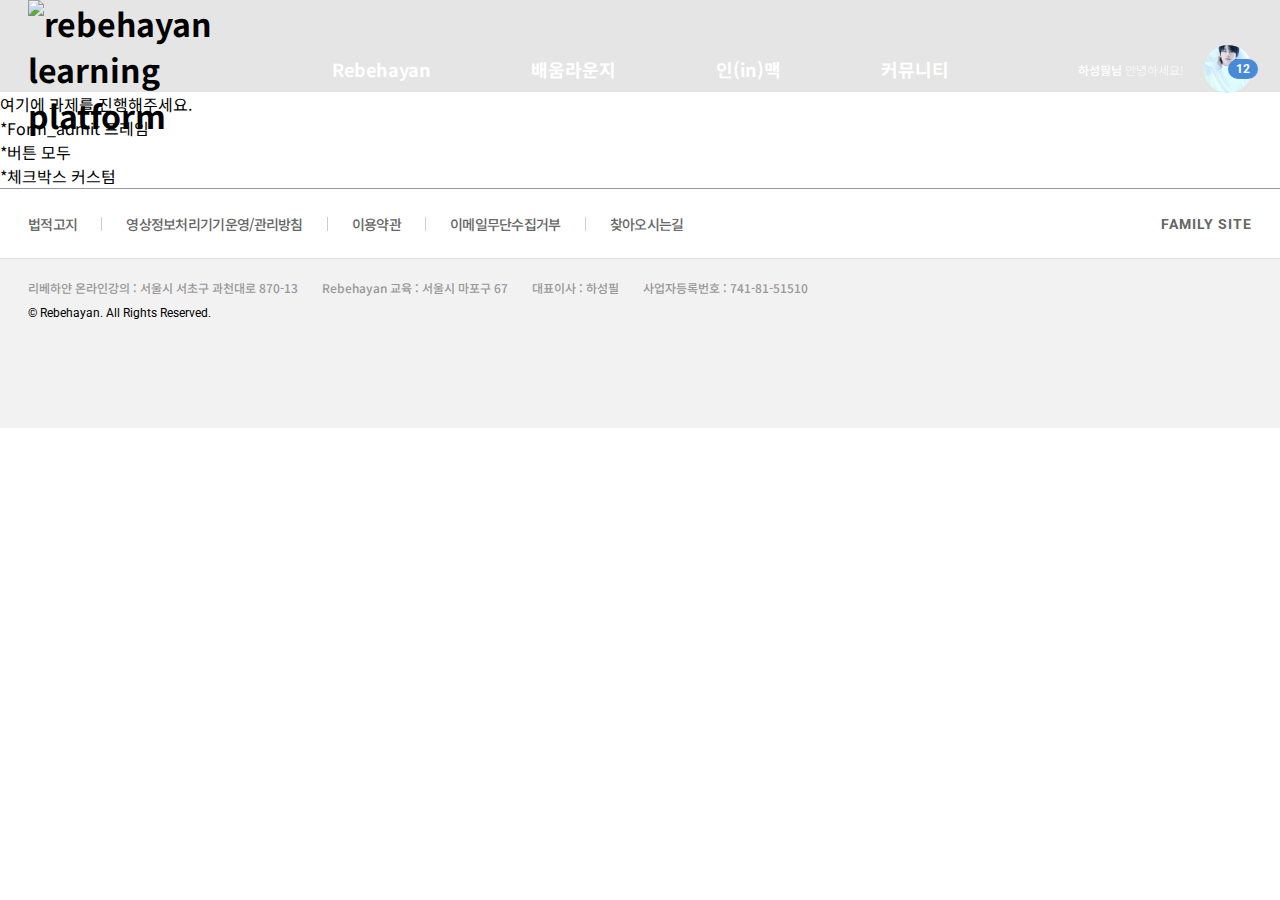
==== index.html @ 90717978 "02 file" ====
<!DOCTYPE html>
<html lang="ko">
  <head>
    <meta charset="UTF-8" />
    <meta name="viewport" content="width=device-width, initial-scale=1.0" />
    <title>Document</title>
    <link rel="preconnect" href="https://fonts.googleapis.com" />
    <link rel="preconnect" href="https://fonts.gstatic.com" crossorigin />
    <link
      href="https://fonts.googleapis.com/css2?family=Roboto:ital,wght@0,100;0,300;0,400;0,500;0,700;0,900;1,100;1,300;1,400;1,500;1,700;1,900&display=swap"
      rel="stylesheet"
    />
    <link rel="stylesheet" href="./css/reset.css" />
    <link rel="stylesheet" href="./css/style.css" />
  </head>
  <body>
    <header class="header">
      <div class="header-center">
        <a href="">
          <h1 class="logo">
            <img src="./images/img_logo.svg" alt="rebehayan learning platform" />
          </h1>
        </a>
        <nav>
          <ul class="gnb">
            <!-- global navigation var -->
            <li>
              <a href="">Rebehayan</a>
              <ul class="depth2">
                <li><a href="">멘토</a></li>
                <li><a href="">멘티</a></li>
              </ul>
            </li>
            <li>
              <a href="">배움라운지</a>
              <ul class="depth2">
                <li><a href="">콘텐츠 라운지</a></li>
                <li><a href="">DIY 라운지</a></li>
              </ul>
            </li>
            <li>
              <a href="">인(in)맥</a>
              <ul class="depth2">
                <li><a href="">Mentoring</a></li>
                <li><a href="">Connecting</a></li>
              </ul>
            </li>
            <li>
              <a href="">커뮤니티</a>
              <ul class="depth2">
                <li><a href="">공지 Talk</a></li>
                <li><a href="">자유 Talk</a></li>
                <li><a href="">CEO Talk</a></li>
              </ul>
            </li>
          </ul>
        </nav>
        <div class="profile">
          <div><b>하성필님</b> 안녕하세요!</div>
          <div class="avatar">
            <img src="./images/bws.webp" alt="" />
            <span class="avatar__badge">12</span>
          </div>
        </div>
      </div>
      <div class="bg-nav"></div>
    </header>
    <main>
      여기에 과제를 진행해주세요.<br />
      *Form_admit 프레임<br />
      *버튼 모두<br />
      *체크박스 커스텀<br />
    </main>
    <footer>
      <div class="footer-top">
        <div class="footer-center">
          <nav>
            <ul class="footer-nav">
              <li><a href="">법적고지</a></li>
              <li><a href="">영상정보처리기기운영/관리방침</a></li>
              <li><a href="">이용약관</a></li>
              <li><a href="">이메일무단수집거부 </a></li>
              <li><a href="">찾아오시는길</a></li>
            </ul>
          </nav>
          <button class="btn-familysite">FAMILY SITE</button>
        </div>
      </div>
      <div class="footer-bottom">
        <div class="footer-center">
          <div class="company-info">
            <div>리베하얀 온라인강의 : 서울시 서초구 과천대로 870-13</div>
            <div>Rebehayan 교육 : 서울시 마포구 67</div>
            <div>대표이사 : 하성필</div>
            <div>사업자등록번호 : 741-81-51510</div>
          </div>
          <div class="copyright">&copy; Rebehayan. All Rights Reserved.</div>
        </div>
      </div>
    </footer>
  </body>
</html>
---- css/style.css ----
:root {
  --white: #fff;
  --black: #000;
  --blue: #488ad8;
  --gray33: #333333;
  --gray66: #666666;
  --gray99: #999999;
  --graycc: #cccccc;
  --graye1: #e1e1e1;
  --green: #75cb67;
  --orange: #f08a40;
  --puple: #b174ee;
  --red: #fc817c;
  --grayf2: #f2f2f2;

  --roboto: "Roboto", sans-serif;
}

body {
}

.header {
  background-color: rgba(0, 0, 0, 0.1);
}

.header-center {
  display: grid;
  grid-template-columns: 200px 1fr 200px;
  align-items: center;
  width: 1224px;
  margin: 0 auto;
  height: 92px;
  nav {
    justify-self: center;
  }
  &:has(.gnb:hover) {
    + .bg-nav {
      height: 190px;
    }
  }
}

.gnb {
  position: relative;
  z-index: 1001;
  display: flex;
  gap: 100px;
  &:hover {
    .depth2 {
      display: block;
      padding-top: 20px;
      opacity: 1;
      height: auto;
      overflow: visible;
    }
  }
  > li {
    position: relative;

    > a {
      display: block;
      padding: 32px 0;
      position: relative;
      color: var(--white);
      font-size: 18px;
      font-weight: 700;
      transition: 0.5s;
      &::before {
        content: "";
        position: absolute;
        left: 0;
        bottom: 0px;
        width: 0;
        height: 7px;
        background-color: var(--blue);
        transition: 0.5s;
      }
    }
    &:hover {
      > a {
        color: var(--blue);
        &::before {
          width: 100%;
        }
      }
    }
  }
  .depth2 {
    position: absolute;
    left: 0;
    width: 100%;
    top: 81px;
    opacity: 0;
    transition: 0.3s;
    height: 0;
    overflow: hidden;
    a {
      color: var(--gray66);
      font-size: 16px;
      font-weight: 500;
      line-height: 200%;
      letter-spacing: -0.8px;
      white-space: nowrap;
      &:hover {
        color: var(--blue);
        text-decoration: underline;
      }
    }
  }
}

.profile {
  display: flex;
  align-items: center;
  justify-self: end;
  gap: 20px;
  color: var(--white);
  font-size: 12px;
  font-weight: 300;
  b {
    font-weight: 500;
  }
}

.avatar {
  display: inline-block;
  position: relative;
  img {
    width: 48px;
    height: 48px;
    border-radius: 100%;
    object-fit: cover;
  }

  .avatar__badge {
    position: absolute;
    right: -6px;
    top: 50%;
    transform: translateY(-50%);
    color: var(--white);
    font-family: var(--roboto);
    font-size: 12px;
    font-weight: 700;
    line-height: 1;
    display: inline-flex;
    height: 20px;
    padding: 0 8px;
    border-radius: 20px;
    background: var(--blue, #488ad8);
    align-items: center;
  }
}

.bg-nav {
  position: fixed;
  left: 0;
  top: 91px;
  z-index: 1000;
  width: 100%;
  height: 0;
  background-color: var(--white);
  transition: 0.3s;
}

/* Footer */
.footer-top {
  background-color: var(--white);
  border-top: 1px solid var(--gray99);
  border-bottom: 1px solid var(--graye1);
}
.footer-bottom {
  background-color: var(--grayf2);
}
.footer-center {
  display: flex;
  justify-content: space-between;
  width: 1224px;
  margin: 0 auto;
  align-items: center;
  height: 69px;
  .footer-bottom & {
    flex-direction: column;
    padding-top: 20px;
    gap: 10px;
    height: 149px;
    justify-content: start;
    align-items: start;
  }
}

.footer-nav {
  display: flex;
  a {
    color: var(--gray66);
    font-size: 14px;
    font-weight: 500;
    letter-spacing: -0.7px;
  }

  li {
    display: flex;
    align-items: center;
    white-space: nowrap;
    + li {
      &::before {
        content: "";
        height: 14px;
        margin: 0 24px;
        border-right: 1px solid var(--graycc);
      }
    }
  }
}

.btn-familysite {
  display: flex;
  align-items: center;
  gap: 12px;
  color: var(--gray66);
  font-family: var(--roboto);
  font-size: 14px;
  font-weight: 700;
  letter-spacing: 0.98px;
  background: none;
  &::before {
    content: url(../images/ico_family.svg);
  }
}

.company-info {
  display: flex;
  gap: 24px;
  white-space: nowrap;
  color: var(--gray99);
  font-size: 12px;
  font-weight: 500;
}

.copyright {
  color: var(--black);
  font-family: var(--roboto);
  font-size: 12px;
}
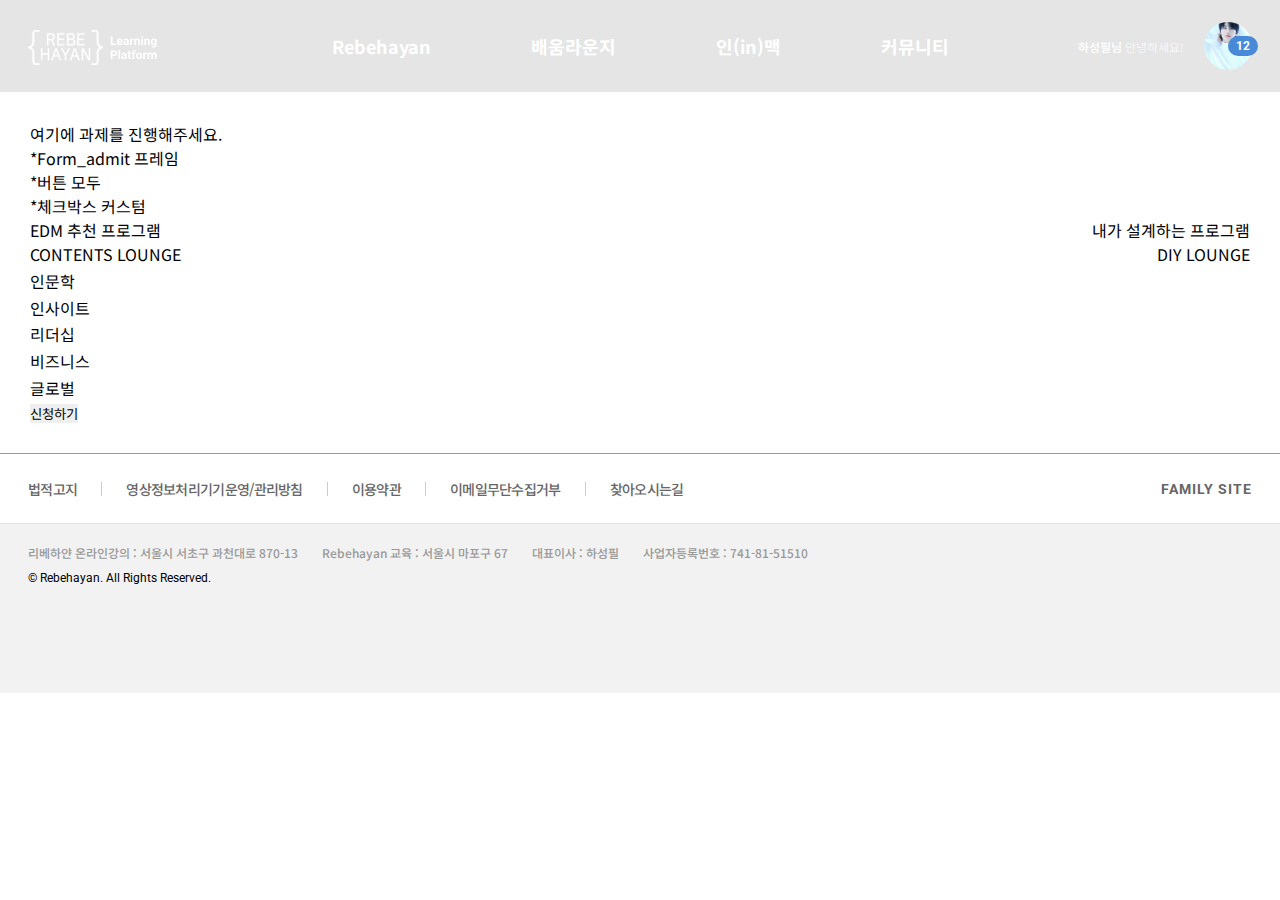
==== commit 45a84f7b: "과제" ====
--- a/index.html
+++ b/index.html
@@ -18,7 +18,7 @@
       <div class="header-center">
         <a href="">
           <h1 class="logo">
-            <img src="./images/img_logo.svg" alt="rebehayan learning platform" />
+            <img src="./images/img_logo.svg.svg" alt="rebehayan learning platform" />
           </h1>
         </a>
         <nav>
@@ -70,6 +70,24 @@
       *Form_admit 프레임<br />
       *버튼 모두<br />
       *체크박스 커스텀<br />
+      <div class="main_1_1">
+        <div>EDM 추천 프로그램</div>
+        <div>내가 설계하는 프로그램</div>
+      </div>
+      <div class="main1_2">
+        <div>CONTENTS LOUNGE</div>
+        <div>DIY LOUNGE</div>
+      </div>
+      <nav>
+        <ul class="main_2_1">
+          <li><a href="">인문학</a></li>
+          <li><a href="">인사이트</a></li>
+          <li><a href="">리더십</a></li>
+          <li><a href="">비즈니스</a></li>
+          <li><a href="">글로벌</a></li>
+        </ul>
+      </nav>
+      <button>신청하기</button>
     </main>
     <footer>
       <div class="footer-top">
--- a/css/style.css
+++ b/css/style.css
@@ -241,3 +241,20 @@
   font-family: var(--roboto);
   font-size: 12px;
 }
+
+main {
+  padding: 30px;
+}
+
+.main_1_1 {
+  display: flex;
+  justify-content: space-between;
+}
+
+.main1_2 {
+  display: flex;
+  justify-content: space-between;
+}
+
+.main_2_1 {
+}
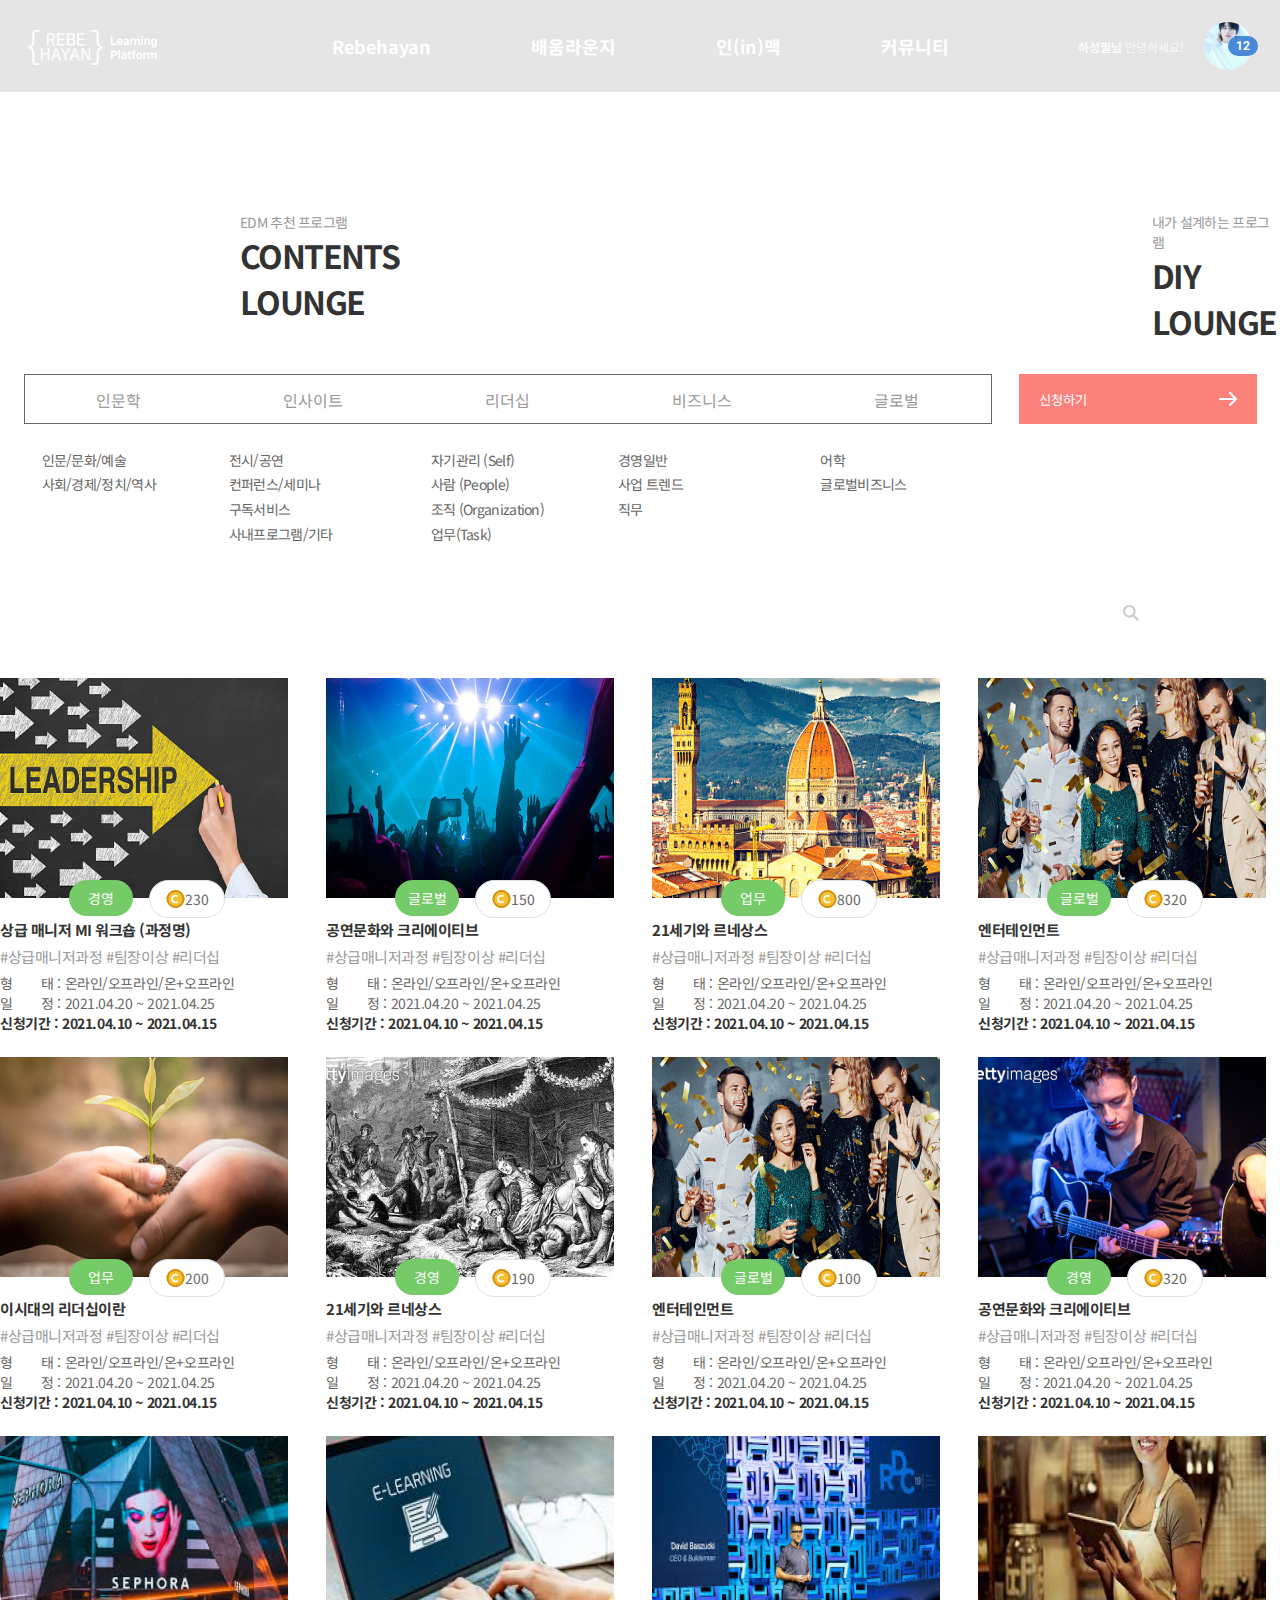
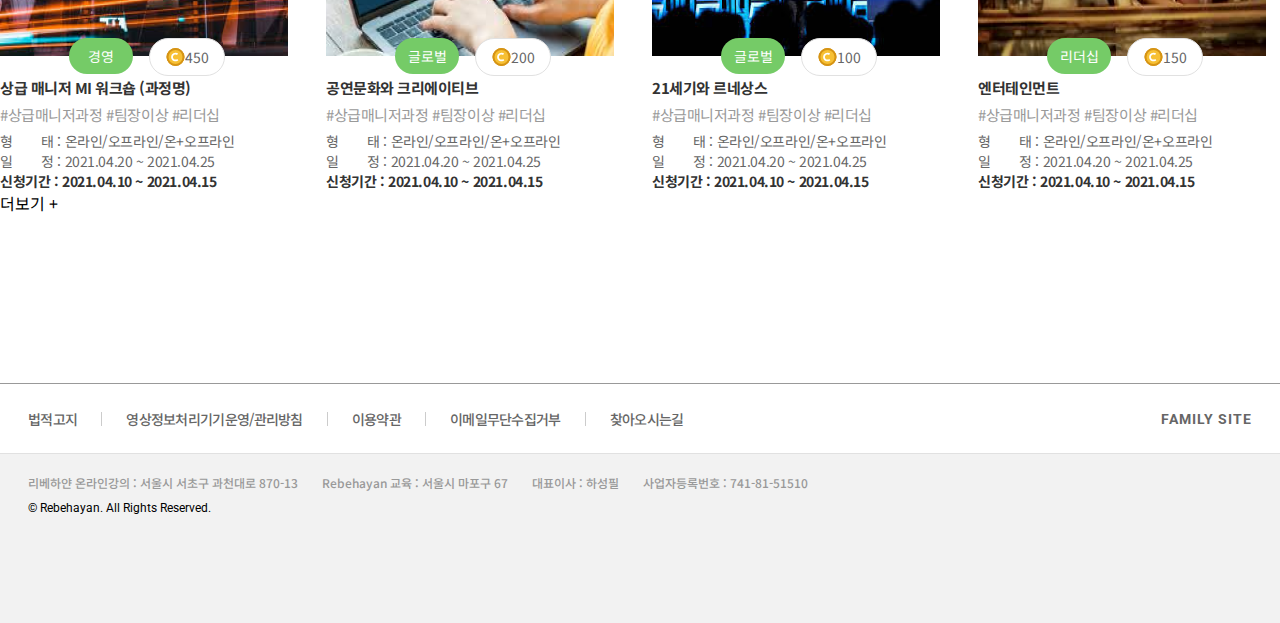
==== commit bd91982f: "과제중" ====
--- a/index.html
+++ b/index.html
@@ -65,30 +65,338 @@
       </div>
       <div class="bg-nav"></div>
     </header>
+    <br />
+    <br />
+    <br />
+    <br />
+    <br />
+
+    <!-- main -->
+
     <main>
-      여기에 과제를 진행해주세요.<br />
-      *Form_admit 프레임<br />
-      *버튼 모두<br />
-      *체크박스 커스텀<br />
-      <div class="main_1_1">
-        <div>EDM 추천 프로그램</div>
-        <div>내가 설계하는 프로그램</div>
-      </div>
-      <div class="main1_2">
-        <div>CONTENTS LOUNGE</div>
-        <div>DIY LOUNGE</div>
-      </div>
-      <nav>
-        <ul class="main_2_1">
-          <li><a href="">인문학</a></li>
-          <li><a href="">인사이트</a></li>
-          <li><a href="">리더십</a></li>
-          <li><a href="">비즈니스</a></li>
-          <li><a href="">글로벌</a></li>
+      <div class="main_sub">
+        <div class="main_sub_sub">
+          EDM 추천 프로그램
+          <div class="main_sub_title">CONTENTS LOUNGE</div>
+        </div>
+        <div class="main_sub_sub main_sub2">
+          내가 설계하는 프로그램
+          <div class="main_sub_title">DIY LOUNGE</div>
+        </div>
+      </div>
+
+      <header class="main_header">
+        <nav>
+          <ul class="main_gnb">
+            <div class="main_gnb_li">
+              <li>
+                <a href="" class="main_gnb_1">인문학</a>
+                <ul class="main_depth2">
+                  <li><a href="">인문/문화/예술</a></li>
+                  <li><a href="">사회/경제/정치/역사</a></li>
+                </ul>
+              </li>
+              <li>
+                <a href="" class="main_gnb_1">인사이트</a>
+                <ul class="main_depth2">
+                  <li><a href="">전시/공연</a></li>
+                  <li><a href="">컨퍼런스/세미나</a></li>
+                  <li><a href="">구독서비스</a></li>
+                  <li><a href="">사내프로그램/기타</a></li>
+                </ul>
+              </li>
+              <li>
+                <a href="" class="main_gnb_1">리더십</a>
+                <ul class="main_depth2">
+                  <li><a href="">자기관리 (Self) </a></li>
+                  <li><a href="">사람 (People) </a></li>
+                  <li><a href="">조직 (Organization)</a></li>
+                  <li><a href="">업무(Task)</a></li>
+                </ul>
+              </li>
+              <li>
+                <a href="" class="main_gnb_1">비즈니스</a>
+                <ul class="main_depth2">
+                  <li><a href="">경영일반</a></li>
+                  <li><a href="">사업 트렌드</a></li>
+                  <li><a href="">직무</a></li>
+                </ul>
+              </li>
+              <li>
+                <a href="" class="main_gnb_1">글로벌</a>
+                <ul class="main_depth2">
+                  <li><a href="">어학</a></li>
+                  <li><a href="">글로벌비즈니스</a></li>
+                </ul>
+              </li>
+            </div>
+            <button class="main_1_btn">
+              <div>신청하기</div>
+              <img src="./images/main_btn_arrow.svg" alt="btn_arrow" />
+            </button>
+          </ul>
+        </nav>
+      </header>
+      <div class="main_input-area">
+        <input type="text" class="main_input-box" />
+        <img src="./images/btn_main_search.svg" />
+      </div>
+      <!-- 리스트 -->
+      <div>
+        <ul class="product-list">
+          <li>
+            <a href="">
+              <div class="product-list__thumbnail">
+                <img src="./images/main_li_01.png" alt="" />
+                <span class="product-list__badge01">경영</span>
+                <span class="product-list__badge02"><img src="./images/ico_coin.svg" />230</span>
+              </div>
+              <div class="product-list__title01">상급 매니저 MI 워크숍 (과정명)</div>
+              <div class="product-list__title02">#상급매니저과정 #팀장이상 #리더십</div>
+              <div class="product-list__infomation">
+                <div>
+                  형&nbsp;&nbsp;&nbsp;&nbsp;&nbsp;&nbsp;&nbsp;&nbsp;태 : 온라인/오프라인/온+오프라인
+                </div>
+                <div>
+                  일&nbsp;&nbsp;&nbsp;&nbsp;&nbsp;&nbsp;&nbsp;&nbsp;정 : 2021.04.20 ~ 2021.04.25
+                </div>
+              </div>
+              <div class="product-list__title03">신청기간 : 2021.04.10 ~ 2021.04.15</div>
+            </a>
+          </li>
+          <li>
+            <a href="">
+              <div class="product-list__thumbnail">
+                <img src="./images/main_li_02.png" alt="" />
+                <span class="product-list__badge01">글로벌</span>
+                <span class="product-list__badge02"><img src="./images/ico_coin.svg" />150</span>
+              </div>
+              <div class="product-list__title01">공연문화와 크리에이티브</div>
+              <div class="product-list__title02">#상급매니저과정 #팀장이상 #리더십</div>
+              <div class="product-list__infomation">
+                <div>
+                  형&nbsp;&nbsp;&nbsp;&nbsp;&nbsp;&nbsp;&nbsp;&nbsp;태 : 온라인/오프라인/온+오프라인
+                </div>
+                <div>
+                  일&nbsp;&nbsp;&nbsp;&nbsp;&nbsp;&nbsp;&nbsp;&nbsp;정 : 2021.04.20 ~ 2021.04.25
+                </div>
+              </div>
+              <div class="product-list__title03">신청기간 : 2021.04.10 ~ 2021.04.15</div>
+            </a>
+          </li>
+          <li>
+            <a href="">
+              <div class="product-list__thumbnail">
+                <img src="./images/main_li_03.png" alt="" />
+                <span class="product-list__badge01">업무</span>
+                <span class="product-list__badge02"><img src="./images/ico_coin.svg" />800</span>
+              </div>
+              <div class="product-list__title01">21세기와 르네상스</div>
+              <div class="product-list__title02">#상급매니저과정 #팀장이상 #리더십</div>
+              <div class="product-list__infomation">
+                <div>
+                  형&nbsp;&nbsp;&nbsp;&nbsp;&nbsp;&nbsp;&nbsp;&nbsp;태 : 온라인/오프라인/온+오프라인
+                </div>
+                <div>
+                  일&nbsp;&nbsp;&nbsp;&nbsp;&nbsp;&nbsp;&nbsp;&nbsp;정 : 2021.04.20 ~ 2021.04.25
+                </div>
+              </div>
+              <div class="product-list__title03">신청기간 : 2021.04.10 ~ 2021.04.15</div>
+            </a>
+          </li>
+          <li>
+            <a href="">
+              <div class="product-list__thumbnail">
+                <img src="./images/main_li_04.png" alt="" />
+                <span class="product-list__badge01">글로벌</span>
+                <span class="product-list__badge02"><img src="./images/ico_coin.svg" />320</span>
+              </div>
+              <div class="product-list__title01">엔터테인먼트</div>
+              <div class="product-list__title02">#상급매니저과정 #팀장이상 #리더십</div>
+              <div class="product-list__infomation">
+                <div>
+                  형&nbsp;&nbsp;&nbsp;&nbsp;&nbsp;&nbsp;&nbsp;&nbsp;태 : 온라인/오프라인/온+오프라인
+                </div>
+                <div>
+                  일&nbsp;&nbsp;&nbsp;&nbsp;&nbsp;&nbsp;&nbsp;&nbsp;정 : 2021.04.20 ~ 2021.04.25
+                </div>
+              </div>
+              <div class="product-list__title03">신청기간 : 2021.04.10 ~ 2021.04.15</div>
+            </a>
+          </li>
+          <li>
+            <a href="">
+              <div class="product-list__thumbnail">
+                <img src="./images/main_li_05.png" alt="" />
+                <span class="product-list__badge01">업무</span>
+                <span class="product-list__badge02"><img src="./images/ico_coin.svg" />200</span>
+              </div>
+              <div class="product-list__title01">이시대의 리더십이란</div>
+              <div class="product-list__title02">#상급매니저과정 #팀장이상 #리더십</div>
+              <div class="product-list__infomation">
+                <div>
+                  형&nbsp;&nbsp;&nbsp;&nbsp;&nbsp;&nbsp;&nbsp;&nbsp;태 : 온라인/오프라인/온+오프라인
+                </div>
+                <div>
+                  일&nbsp;&nbsp;&nbsp;&nbsp;&nbsp;&nbsp;&nbsp;&nbsp;정 : 2021.04.20 ~ 2021.04.25
+                </div>
+              </div>
+              <div class="product-list__title03">신청기간 : 2021.04.10 ~ 2021.04.15</div>
+            </a>
+          </li>
+          <li>
+            <a href="">
+              <div class="product-list__thumbnail">
+                <img src="./images/main_li_06.png" alt="" />
+                <span class="product-list__badge01">경영</span>
+                <span class="product-list__badge02"><img src="./images/ico_coin.svg" />190</span>
+              </div>
+              <div class="product-list__title01">21세기와 르네상스</div>
+              <div class="product-list__title02">#상급매니저과정 #팀장이상 #리더십</div>
+              <div class="product-list__infomation">
+                <div>
+                  형&nbsp;&nbsp;&nbsp;&nbsp;&nbsp;&nbsp;&nbsp;&nbsp;태 : 온라인/오프라인/온+오프라인
+                </div>
+                <div>
+                  일&nbsp;&nbsp;&nbsp;&nbsp;&nbsp;&nbsp;&nbsp;&nbsp;정 : 2021.04.20 ~ 2021.04.25
+                </div>
+              </div>
+              <div class="product-list__title03">신청기간 : 2021.04.10 ~ 2021.04.15</div>
+            </a>
+          </li>
+          <li>
+            <a href="">
+              <div class="product-list__thumbnail">
+                <img src="./images/main_li_07.png" alt="" />
+                <span class="product-list__badge01">글로벌</span>
+                <span class="product-list__badge02"><img src="./images/ico_coin.svg" />100</span>
+              </div>
+              <div class="product-list__title01">엔터테인먼트</div>
+              <div class="product-list__title02">#상급매니저과정 #팀장이상 #리더십</div>
+              <div class="product-list__infomation">
+                <div>
+                  형&nbsp;&nbsp;&nbsp;&nbsp;&nbsp;&nbsp;&nbsp;&nbsp;태 : 온라인/오프라인/온+오프라인
+                </div>
+                <div>
+                  일&nbsp;&nbsp;&nbsp;&nbsp;&nbsp;&nbsp;&nbsp;&nbsp;정 : 2021.04.20 ~ 2021.04.25
+                </div>
+              </div>
+              <div class="product-list__title03">신청기간 : 2021.04.10 ~ 2021.04.15</div>
+            </a>
+          </li>
+          <li>
+            <a href="">
+              <div class="product-list__thumbnail">
+                <img src="./images/main_li_08.png" alt="" />
+                <span class="product-list__badge01">경영</span>
+                <span class="product-list__badge02"><img src="./images/ico_coin.svg" />320</span>
+              </div>
+              <div class="product-list__title01">공연문화와 크리에이티브</div>
+              <div class="product-list__title02">#상급매니저과정 #팀장이상 #리더십</div>
+              <div class="product-list__infomation">
+                <div>
+                  형&nbsp;&nbsp;&nbsp;&nbsp;&nbsp;&nbsp;&nbsp;&nbsp;태 : 온라인/오프라인/온+오프라인
+                </div>
+                <div>
+                  일&nbsp;&nbsp;&nbsp;&nbsp;&nbsp;&nbsp;&nbsp;&nbsp;정 : 2021.04.20 ~ 2021.04.25
+                </div>
+              </div>
+              <div class="product-list__title03">신청기간 : 2021.04.10 ~ 2021.04.15</div>
+            </a>
+          </li>
+          <li>
+            <a href="">
+              <div class="product-list__thumbnail">
+                <img src="./images/main_li_09.png" alt="" />
+                <span class="product-list__badge01">경영</span>
+                <span class="product-list__badge02"><img src="./images/ico_coin.svg" />450</span>
+              </div>
+              <div class="product-list__title01">상급 매니저 MI 워크숍 (과정명)</div>
+              <div class="product-list__title02">#상급매니저과정 #팀장이상 #리더십</div>
+              <div class="product-list__infomation">
+                <div>
+                  형&nbsp;&nbsp;&nbsp;&nbsp;&nbsp;&nbsp;&nbsp;&nbsp;태 : 온라인/오프라인/온+오프라인
+                </div>
+                <div>
+                  일&nbsp;&nbsp;&nbsp;&nbsp;&nbsp;&nbsp;&nbsp;&nbsp;정 : 2021.04.20 ~ 2021.04.25
+                </div>
+              </div>
+              <div class="product-list__title03">신청기간 : 2021.04.10 ~ 2021.04.15</div>
+            </a>
+          </li>
+          <li>
+            <a href="">
+              <div class="product-list__thumbnail">
+                <img src="./images/main_li_10.png" alt="" />
+                <span class="product-list__badge01">글로벌</span>
+                <span class="product-list__badge02"><img src="./images/ico_coin.svg" />200</span>
+              </div>
+              <div class="product-list__title01">공연문화와 크리에이티브</div>
+              <div class="product-list__title02">#상급매니저과정 #팀장이상 #리더십</div>
+              <div class="product-list__infomation">
+                <div>
+                  형&nbsp;&nbsp;&nbsp;&nbsp;&nbsp;&nbsp;&nbsp;&nbsp;태 : 온라인/오프라인/온+오프라인
+                </div>
+                <div>
+                  일&nbsp;&nbsp;&nbsp;&nbsp;&nbsp;&nbsp;&nbsp;&nbsp;정 : 2021.04.20 ~ 2021.04.25
+                </div>
+              </div>
+              <div class="product-list__title03">신청기간 : 2021.04.10 ~ 2021.04.15</div>
+            </a>
+          </li>
+          <li>
+            <a href="">
+              <div class="product-list__thumbnail">
+                <img src="./images/main_li_11.png" alt="" />
+                <span class="product-list__badge01">글로벌</span>
+                <span class="product-list__badge02"><img src="./images/ico_coin.svg" />100</span>
+              </div>
+              <div class="product-list__title01">21세기와 르네상스</div>
+              <div class="product-list__title02">#상급매니저과정 #팀장이상 #리더십</div>
+              <div class="product-list__infomation">
+                <div>
+                  형&nbsp;&nbsp;&nbsp;&nbsp;&nbsp;&nbsp;&nbsp;&nbsp;태 : 온라인/오프라인/온+오프라인
+                </div>
+                <div>
+                  일&nbsp;&nbsp;&nbsp;&nbsp;&nbsp;&nbsp;&nbsp;&nbsp;정 : 2021.04.20 ~ 2021.04.25
+                </div>
+              </div>
+              <div class="product-list__title03">신청기간 : 2021.04.10 ~ 2021.04.15</div>
+            </a>
+          </li>
+          <li>
+            <a href="">
+              <div class="product-list__thumbnail">
+                <img src="./images/main_li_12.png" alt="" />
+                <span class="product-list__badge01">리더십</span>
+                <span class="product-list__badge02"><img src="./images/ico_coin.svg" />150</span>
+              </div>
+              <div class="product-list__title01">엔터테인먼트</div>
+              <div class="product-list__title02">#상급매니저과정 #팀장이상 #리더십</div>
+              <div class="product-list__infomation">
+                <div>
+                  형&nbsp;&nbsp;&nbsp;&nbsp;&nbsp;&nbsp;&nbsp;&nbsp;태 : 온라인/오프라인/온+오프라인
+                </div>
+                <div>
+                  일&nbsp;&nbsp;&nbsp;&nbsp;&nbsp;&nbsp;&nbsp;&nbsp;정 : 2021.04.20 ~ 2021.04.25
+                </div>
+              </div>
+              <div class="product-list__title03">신청기간 : 2021.04.10 ~ 2021.04.15</div>
+            </a>
+          </li>
         </ul>
-      </nav>
-      <button>신청하기</button>
+      </div>
+      <div>더보기&nbsp;+</div>
     </main>
+
+    <!-- footer -->
+    <br />
+    <br />
+    <br />
+    <br />
+    <br />
+    <br />
+    <br />
     <footer>
       <div class="footer-top">
         <div class="footer-center">
--- a/css/style.css
+++ b/css/style.css
@@ -16,9 +16,7 @@
   --roboto: "Roboto", sans-serif;
 }
 
-body {
-}
-
+/* header ------------------------------------------------------------------------*/
 .header {
   background-color: rgba(0, 0, 0, 0.1);
 }
@@ -125,7 +123,7 @@
 .avatar {
   display: inline-block;
   position: relative;
-  img {
+  > img {
     width: 48px;
     height: 48px;
     border-radius: 100%;
@@ -162,7 +160,7 @@
   transition: 0.3s;
 }
 
-/* Footer */
+/* Footer ---------------------------------------------------------------------*/
 .footer-top {
   background-color: var(--white);
   border-top: 1px solid var(--gray99);
@@ -242,19 +240,225 @@
   font-size: 12px;
 }
 
+/* main --------------------------------------------------------------------------*/
+
+.main_header {
+  :root {
+    --white: #fff;
+    --black: #000;
+    --blue: #488ad8;
+    --gray33: #333333;
+    --gray66: #666666;
+    --gray99: #999999;
+    --graycc: #cccccc;
+    --graye1: #e1e1e1;
+    --green: #75cb67;
+    --orange: #f08a40;
+    --puple: #b174ee;
+    --red: #fc817c;
+    --grayf2: #f2f2f2;
+
+    --roboto: "Roboto", sans-serif;
+  }
+}
+
+/* main --------------------------------------------------------------------------*/
+
 main {
-  padding: 30px;
-}
-
-.main_1_1 {
+  p {
+    display: flex;
+    justify-content: space-between;
+  }
+}
+
+.main_header {
+}
+
+.main_sub {
+  display: flex;
+  margin-left: 240px;
+}
+
+.main_sub_sub {
+  color: var(--gray99);
+  font-size: 14px;
+  font-weight: 400;
+  letter-spacing: -0.7px;
+}
+
+.main_sub2 {
+  margin-left: 705px;
+}
+
+.main_sub_title {
+  color: var(--gray33);
+  font-size: 32px;
+  font-weight: 700;
+  letter-spacing: -1.6px;
+}
+
+.main_gnb {
+  padding-top: 30px;
+  justify-content: center;
+  display: flex;
+}
+
+.main_gnb_li {
+  width: 966px;
+  position: relative;
+  display: flex;
+  justify-content: space-around;
+  border: 1px solid var(--gray66);
+  padding-top: 10px;
+}
+
+.main_gnb_1 {
+  text-align: center;
+  width: 966px;
+  color: var(--gray99);
+  font-size: 16px;
+  font-weight: 400;
+
+  a {
+    text-align: center;
+    align-items: center;
+  }
+  &:hover {
+    color: var(--gray33);
+    font-weight: 700;
+    letter-spacing: -0.48px;
+  }
+}
+
+.main_depth2 {
+  display: block;
+  position: absolute;
+  margin-left: -54px;
+  margin-top: 33px;
+  z-index: 1;
+
+  a {
+    color: var(--gray66, #666);
+    font-size: 14px;
+    font-weight: 400;
+    letter-spacing: -0.7px;
+    &:hover {
+      color: var(--red);
+      font-size: 14px;
+      font-weight: 700;
+      letter-spacing: -0.7px;
+      text-decoration-line: underline;
+    }
+  }
+}
+
+.main_1_btn {
+  margin-left: 27px;
+  width: 238px;
+  height: 50px;
+  color: var(--white);
+  background-color: #fc817c;
+  padding: 13px 20px;
   display: flex;
   justify-content: space-between;
-}
-
-.main1_2 {
-  display: flex;
-  justify-content: space-between;
-}
-
-.main_2_1 {
-}
+  align-items: center;
+}
+
+.main_input-area {
+  background: var(#4e4e4e);
+  margin-top: 164px;
+  margin-left: 230px;
+}
+.main_input-box {
+  border-radius: 0;
+  width: 809px;
+  height: 50px;
+  padding-left: 40px;
+  padding-right: 40px;
+}
+
+img {
+  position: relative;
+}
+
+/* list-------------------------------------------- */
+
+.product-list {
+  display: grid;
+  grid-template-columns: repeat(4, 1fr);
+  gap: 24px;
+  margin-top: 40px;
+}
+.product-list__thumbnail {
+  position: relative;
+  > img {
+    width: 288px;
+    height: 220px;
+  }
+}
+.product-list__badge01 {
+  display: flex;
+  width: 40px;
+  padding: 8px 12px;
+  border-radius: 20px;
+  background: #75cb67;
+  justify-content: center;
+  align-items: center;
+  position: absolute;
+  left: 69px;
+  top: 202px;
+  text-align: center;
+  color: var(--white);
+  font-size: 14px;
+}
+.product-list__badge02 {
+  display: flex;
+  width: 50px;
+  padding: 8px 12px;
+  border-radius: 20px;
+  background: var(--white);
+  border: 1px solid var(--graye1);
+  justify-content: center;
+  align-items: center;
+  position: absolute;
+  left: 149px;
+  top: 202px;
+  text-align: center;
+  color: var(--gray66);
+  font-size: 14px;
+}
+.product-list__title01 {
+  color: var(--gray33);
+  font-size: 16px;
+  font-weight: 700;
+  letter-spacing: -0.48px;
+  font-size: 15px;
+  text-align: left;
+  padding-top: 21px;
+}
+.product-list__title02 {
+  width: 288px;
+  color: var(--gray99);
+  font-size: 14px;
+  font-weight: 400;
+  letter-spacing: -0.42px;
+  font-size: 15px;
+  text-align: left;
+  padding-top: 6px;
+}
+
+.product-list__infomation {
+  color: var(--gray66);
+  font-size: 14px;
+  font-weight: 400;
+  letter-spacing: -0.42px;
+  justify-content: left;
+  padding-top: 6px;
+}
+
+.product-list__title03 {
+  color: var(--gray33);
+  font-size: 14px;
+  font-weight: 700;
+  letter-spacing: -0.42px;
+}
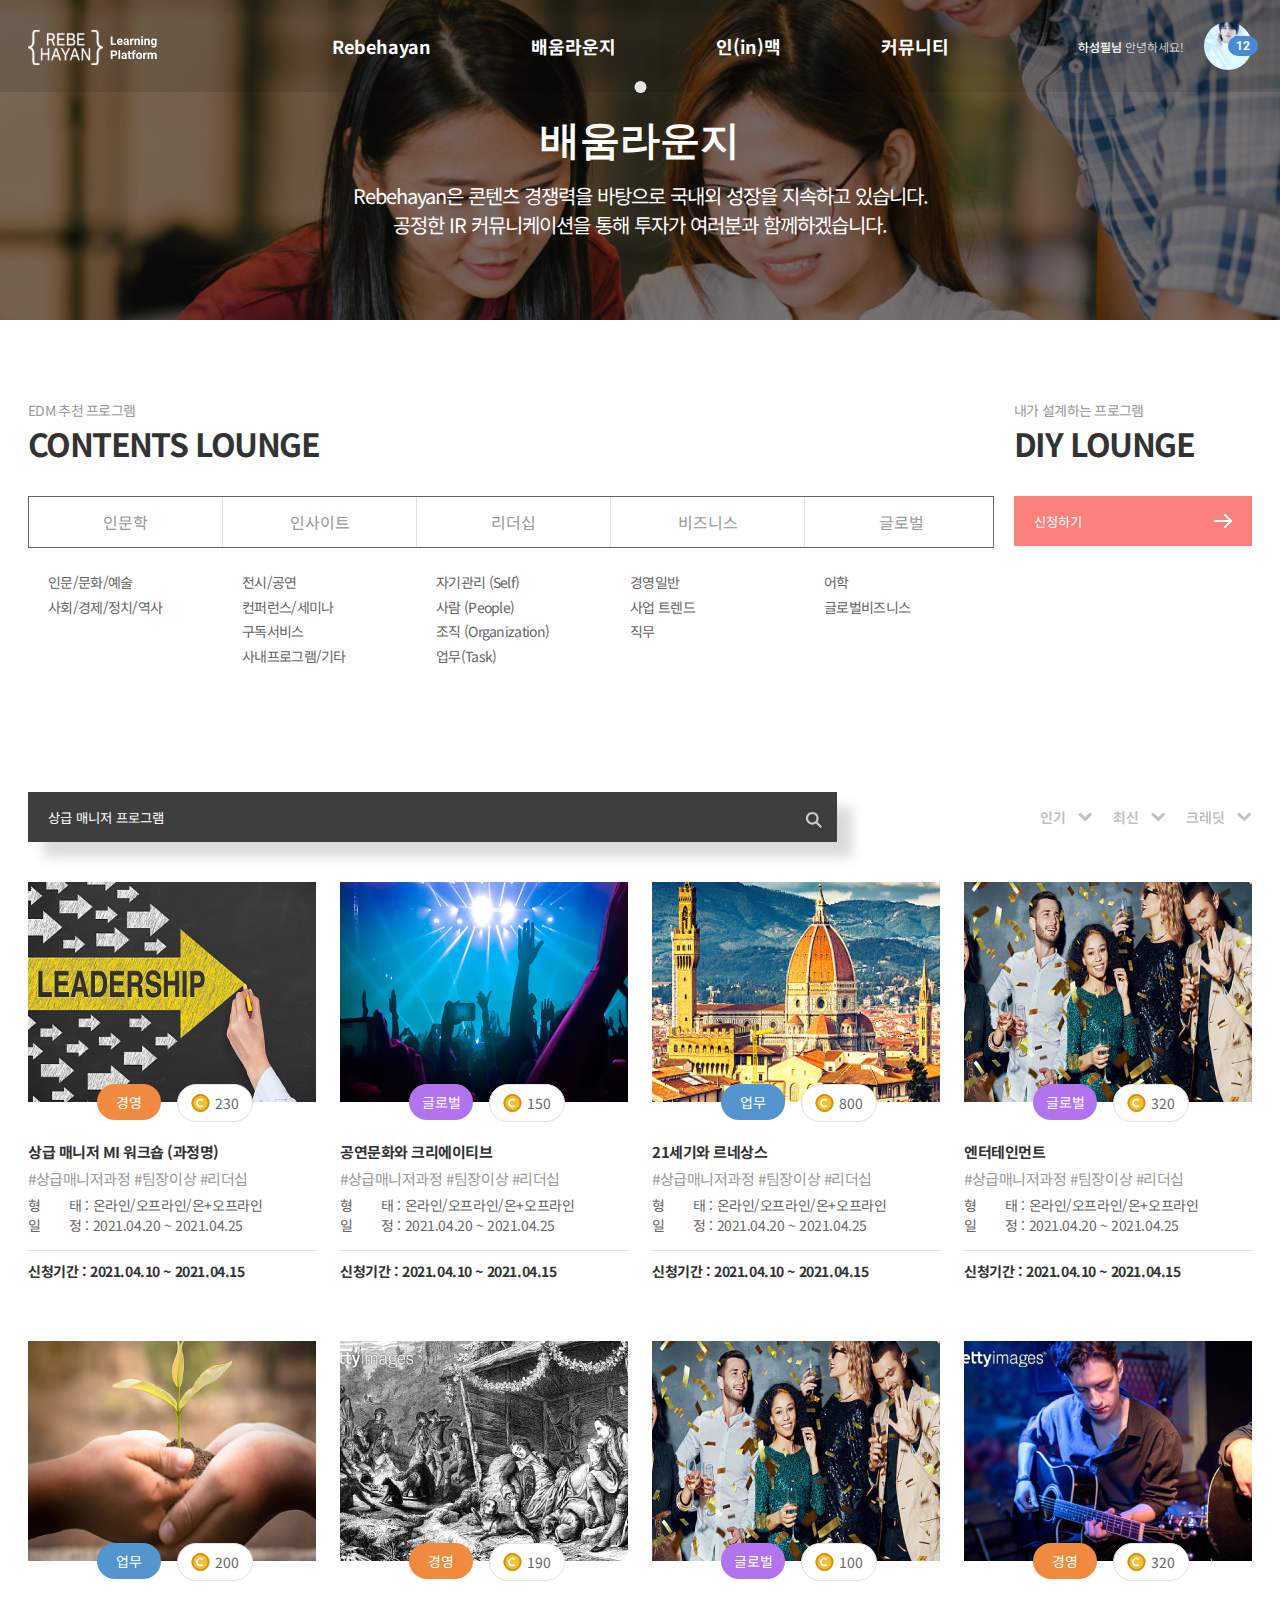
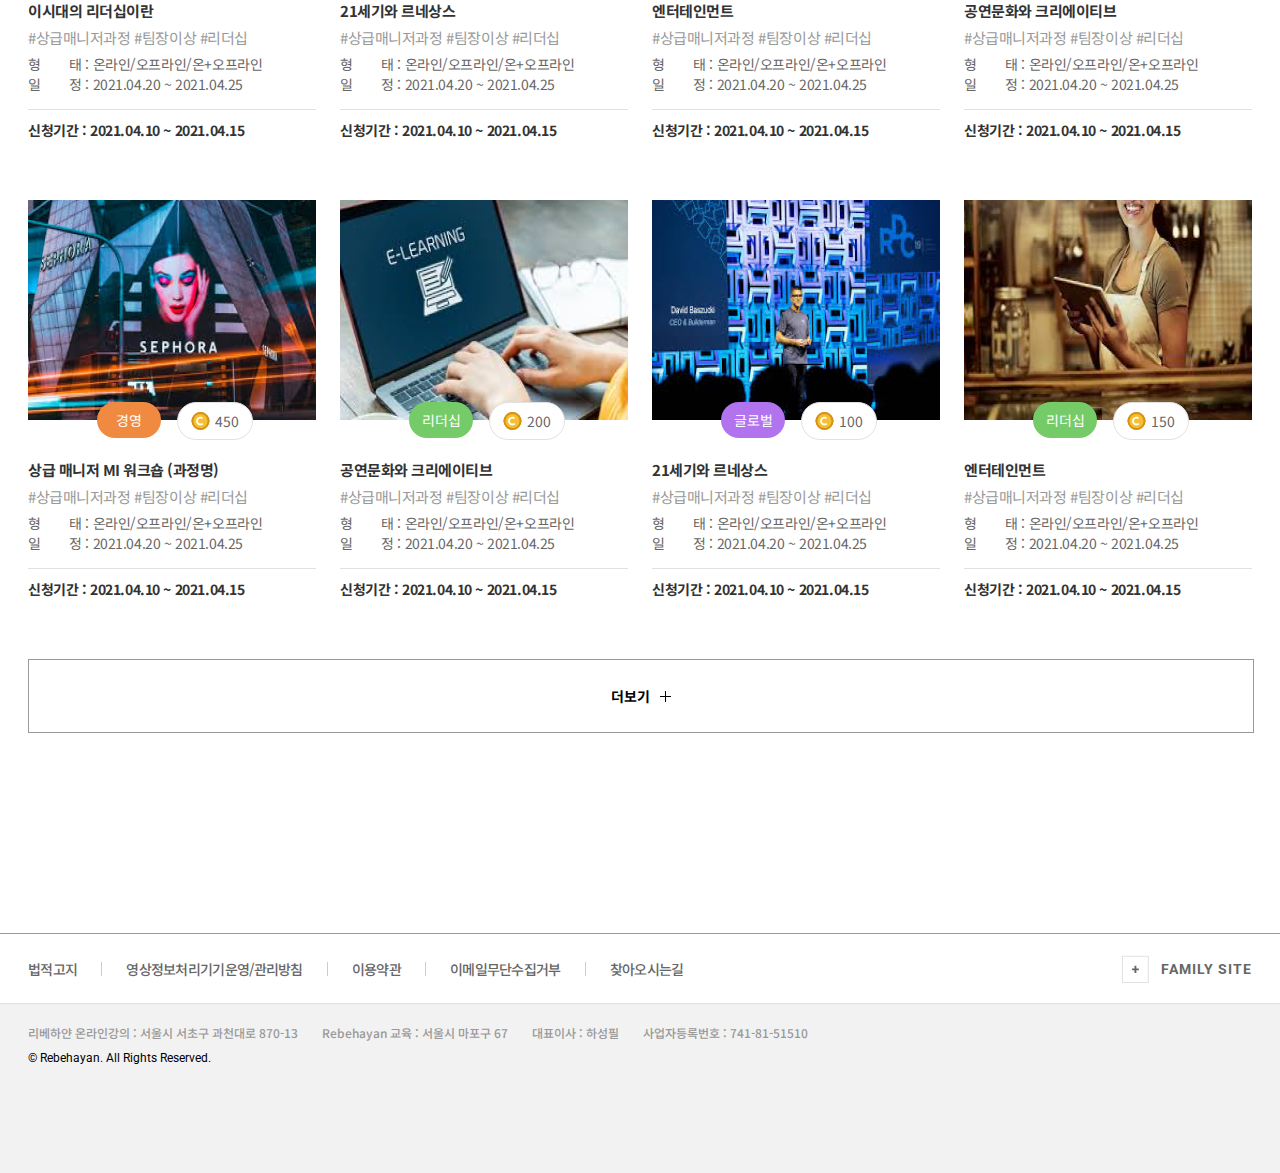
==== commit ccf19d91: "홈페이지 완성" ====
--- a/index.html
+++ b/index.html
@@ -65,30 +65,28 @@
       </div>
       <div class="bg-nav"></div>
     </header>
-    <br />
-    <br />
-    <br />
-    <br />
-    <br />
 
     <!-- main -->
 
-    <main>
-      <div class="main_sub">
-        <div class="main_sub_sub">
-          EDM 추천 프로그램
-          <div class="main_sub_title">CONTENTS LOUNGE</div>
-        </div>
-        <div class="main_sub_sub main_sub2">
-          내가 설계하는 프로그램
-          <div class="main_sub_title">DIY LOUNGE</div>
-        </div>
-      </div>
-
-      <header class="main_header">
-        <nav>
-          <ul class="main_gnb">
-            <div class="main_gnb_li">
+    <div class="visual">
+      <div class="visual_content">
+        <h2>배움라운지</h2>
+        <p>
+          Rebehayan은 콘텐츠 경쟁력을 바탕으로 국내외 성장을 지속하고 있습니다.<br />
+          공정한 IR 커뮤니케이션을 통해 투자가 여러분과 함께하겠습니다.
+        </p>
+      </div>
+      <img src="./images/img_visual.png" alt="" />
+    </div>
+    <main class="wrap">
+      <div class="main_title">
+        <div class="main1">
+          <div class="main_sub_sub">
+            EDM 추천 프로그램
+            <div class="main_sub_title">CONTENTS LOUNGE</div>
+          </div>
+          <nav>
+            <ul class="main_gnb">
               <li>
                 <a href="" class="main_gnb_1">인문학</a>
                 <ul class="main_depth2">
@@ -129,26 +127,39 @@
                   <li><a href="">글로벌비즈니스</a></li>
                 </ul>
               </li>
-            </div>
-            <button class="main_1_btn">
-              <div>신청하기</div>
-              <img src="./images/main_btn_arrow.svg" alt="btn_arrow" />
-            </button>
-          </ul>
-        </nav>
-      </header>
-      <div class="main_input-area">
-        <input type="text" class="main_input-box" />
-        <img src="./images/btn_main_search.svg" />
+            </ul>
+          </nav>
+        </div>
+        <div class="main2">
+          <div class="main_sub_sub main_sub2">
+            내가 설계하는 프로그램
+            <div class="main_sub_title">DIY LOUNGE</div>
+          </div>
+          <button class="main_1_btn">
+            <div>신청하기</div>
+            <img src="./images/main_btn_arrow.svg" alt="btn_arrow" />
+          </button>
+        </div>
+      </div>
+      <div class="input_area">
+        <div class="main_input-area">
+          <input type="text" class="main_input-box" placeholder="상급 매니저 프로그램" />
+          <a href=""><img src="./images/btn_main_search.svg" /></a>
+        </div>
+        <div class="input_2">
+          <div><a href="">인기</a><img src="./images/ico_underarrow.svg" /></div>
+          <div><a href="">최신</a><img src="./images/ico_underarrow.svg" /></div>
+          <div><a href="">크레딧</a><img src="./images/ico_underarrow.svg" /></div>
+        </div>
       </div>
       <!-- 리스트 -->
-      <div>
+      <div class="main_list">
         <ul class="product-list">
           <li>
             <a href="">
               <div class="product-list__thumbnail">
                 <img src="./images/main_li_01.png" alt="" />
-                <span class="product-list__badge01">경영</span>
+                <span class="product-list__badge01 orange">경영</span>
                 <span class="product-list__badge02"><img src="./images/ico_coin.svg" />230</span>
               </div>
               <div class="product-list__title01">상급 매니저 MI 워크숍 (과정명)</div>
@@ -161,6 +172,7 @@
                   일&nbsp;&nbsp;&nbsp;&nbsp;&nbsp;&nbsp;&nbsp;&nbsp;정 : 2021.04.20 ~ 2021.04.25
                 </div>
               </div>
+              <div class="product-line"></div>
               <div class="product-list__title03">신청기간 : 2021.04.10 ~ 2021.04.15</div>
             </a>
           </li>
@@ -168,7 +180,7 @@
             <a href="">
               <div class="product-list__thumbnail">
                 <img src="./images/main_li_02.png" alt="" />
-                <span class="product-list__badge01">글로벌</span>
+                <span class="product-list__badge01 purple">글로벌</span>
                 <span class="product-list__badge02"><img src="./images/ico_coin.svg" />150</span>
               </div>
               <div class="product-list__title01">공연문화와 크리에이티브</div>
@@ -181,6 +193,7 @@
                   일&nbsp;&nbsp;&nbsp;&nbsp;&nbsp;&nbsp;&nbsp;&nbsp;정 : 2021.04.20 ~ 2021.04.25
                 </div>
               </div>
+              <div class="product-line"></div>
               <div class="product-list__title03">신청기간 : 2021.04.10 ~ 2021.04.15</div>
             </a>
           </li>
@@ -188,7 +201,7 @@
             <a href="">
               <div class="product-list__thumbnail">
                 <img src="./images/main_li_03.png" alt="" />
-                <span class="product-list__badge01">업무</span>
+                <span class="product-list__badge01 blue">업무</span>
                 <span class="product-list__badge02"><img src="./images/ico_coin.svg" />800</span>
               </div>
               <div class="product-list__title01">21세기와 르네상스</div>
@@ -201,6 +214,7 @@
                   일&nbsp;&nbsp;&nbsp;&nbsp;&nbsp;&nbsp;&nbsp;&nbsp;정 : 2021.04.20 ~ 2021.04.25
                 </div>
               </div>
+              <div class="product-line"></div>
               <div class="product-list__title03">신청기간 : 2021.04.10 ~ 2021.04.15</div>
             </a>
           </li>
@@ -208,7 +222,7 @@
             <a href="">
               <div class="product-list__thumbnail">
                 <img src="./images/main_li_04.png" alt="" />
-                <span class="product-list__badge01">글로벌</span>
+                <span class="product-list__badge01 purple">글로벌</span>
                 <span class="product-list__badge02"><img src="./images/ico_coin.svg" />320</span>
               </div>
               <div class="product-list__title01">엔터테인먼트</div>
@@ -221,6 +235,7 @@
                   일&nbsp;&nbsp;&nbsp;&nbsp;&nbsp;&nbsp;&nbsp;&nbsp;정 : 2021.04.20 ~ 2021.04.25
                 </div>
               </div>
+              <div class="product-line"></div>
               <div class="product-list__title03">신청기간 : 2021.04.10 ~ 2021.04.15</div>
             </a>
           </li>
@@ -228,7 +243,7 @@
             <a href="">
               <div class="product-list__thumbnail">
                 <img src="./images/main_li_05.png" alt="" />
-                <span class="product-list__badge01">업무</span>
+                <span class="product-list__badge01 blue">업무</span>
                 <span class="product-list__badge02"><img src="./images/ico_coin.svg" />200</span>
               </div>
               <div class="product-list__title01">이시대의 리더십이란</div>
@@ -241,6 +256,7 @@
                   일&nbsp;&nbsp;&nbsp;&nbsp;&nbsp;&nbsp;&nbsp;&nbsp;정 : 2021.04.20 ~ 2021.04.25
                 </div>
               </div>
+              <div class="product-line"></div>
               <div class="product-list__title03">신청기간 : 2021.04.10 ~ 2021.04.15</div>
             </a>
           </li>
@@ -248,7 +264,7 @@
             <a href="">
               <div class="product-list__thumbnail">
                 <img src="./images/main_li_06.png" alt="" />
-                <span class="product-list__badge01">경영</span>
+                <span class="product-list__badge01 orange">경영</span>
                 <span class="product-list__badge02"><img src="./images/ico_coin.svg" />190</span>
               </div>
               <div class="product-list__title01">21세기와 르네상스</div>
@@ -261,6 +277,7 @@
                   일&nbsp;&nbsp;&nbsp;&nbsp;&nbsp;&nbsp;&nbsp;&nbsp;정 : 2021.04.20 ~ 2021.04.25
                 </div>
               </div>
+              <div class="product-line"></div>
               <div class="product-list__title03">신청기간 : 2021.04.10 ~ 2021.04.15</div>
             </a>
           </li>
@@ -268,7 +285,7 @@
             <a href="">
               <div class="product-list__thumbnail">
                 <img src="./images/main_li_07.png" alt="" />
-                <span class="product-list__badge01">글로벌</span>
+                <span class="product-list__badge01 purple">글로벌</span>
                 <span class="product-list__badge02"><img src="./images/ico_coin.svg" />100</span>
               </div>
               <div class="product-list__title01">엔터테인먼트</div>
@@ -281,6 +298,7 @@
                   일&nbsp;&nbsp;&nbsp;&nbsp;&nbsp;&nbsp;&nbsp;&nbsp;정 : 2021.04.20 ~ 2021.04.25
                 </div>
               </div>
+              <div class="product-line"></div>
               <div class="product-list__title03">신청기간 : 2021.04.10 ~ 2021.04.15</div>
             </a>
           </li>
@@ -288,7 +306,7 @@
             <a href="">
               <div class="product-list__thumbnail">
                 <img src="./images/main_li_08.png" alt="" />
-                <span class="product-list__badge01">경영</span>
+                <span class="product-list__badge01 orange">경영</span>
                 <span class="product-list__badge02"><img src="./images/ico_coin.svg" />320</span>
               </div>
               <div class="product-list__title01">공연문화와 크리에이티브</div>
@@ -301,6 +319,7 @@
                   일&nbsp;&nbsp;&nbsp;&nbsp;&nbsp;&nbsp;&nbsp;&nbsp;정 : 2021.04.20 ~ 2021.04.25
                 </div>
               </div>
+              <div class="product-line"></div>
               <div class="product-list__title03">신청기간 : 2021.04.10 ~ 2021.04.15</div>
             </a>
           </li>
@@ -308,7 +327,7 @@
             <a href="">
               <div class="product-list__thumbnail">
                 <img src="./images/main_li_09.png" alt="" />
-                <span class="product-list__badge01">경영</span>
+                <span class="product-list__badge01 orange">경영</span>
                 <span class="product-list__badge02"><img src="./images/ico_coin.svg" />450</span>
               </div>
               <div class="product-list__title01">상급 매니저 MI 워크숍 (과정명)</div>
@@ -321,6 +340,7 @@
                   일&nbsp;&nbsp;&nbsp;&nbsp;&nbsp;&nbsp;&nbsp;&nbsp;정 : 2021.04.20 ~ 2021.04.25
                 </div>
               </div>
+              <div class="product-line"></div>
               <div class="product-list__title03">신청기간 : 2021.04.10 ~ 2021.04.15</div>
             </a>
           </li>
@@ -328,7 +348,7 @@
             <a href="">
               <div class="product-list__thumbnail">
                 <img src="./images/main_li_10.png" alt="" />
-                <span class="product-list__badge01">글로벌</span>
+                <span class="product-list__badge01 green">리더십</span>
                 <span class="product-list__badge02"><img src="./images/ico_coin.svg" />200</span>
               </div>
               <div class="product-list__title01">공연문화와 크리에이티브</div>
@@ -341,6 +361,7 @@
                   일&nbsp;&nbsp;&nbsp;&nbsp;&nbsp;&nbsp;&nbsp;&nbsp;정 : 2021.04.20 ~ 2021.04.25
                 </div>
               </div>
+              <div class="product-line"></div>
               <div class="product-list__title03">신청기간 : 2021.04.10 ~ 2021.04.15</div>
             </a>
           </li>
@@ -348,7 +369,7 @@
             <a href="">
               <div class="product-list__thumbnail">
                 <img src="./images/main_li_11.png" alt="" />
-                <span class="product-list__badge01">글로벌</span>
+                <span class="product-list__badge01 purple">글로벌</span>
                 <span class="product-list__badge02"><img src="./images/ico_coin.svg" />100</span>
               </div>
               <div class="product-list__title01">21세기와 르네상스</div>
@@ -361,14 +382,15 @@
                   일&nbsp;&nbsp;&nbsp;&nbsp;&nbsp;&nbsp;&nbsp;&nbsp;정 : 2021.04.20 ~ 2021.04.25
                 </div>
               </div>
-              <div class="product-list__title03">신청기간 : 2021.04.10 ~ 2021.04.15</div>
-            </a>
-          </li>
-          <li>
-            <a href="">
-              <div class="product-list__thumbnail">
-                <img src="./images/main_li_12.png" alt="" />
-                <span class="product-list__badge01">리더십</span>
+              <div class="product-line"></div>
+              <div class="product-list__title03">신청기간 : 2021.04.10 ~ 2021.04.15</div>
+            </a>
+          </li>
+          <li>
+            <a href="">
+              <div class="product-list__thumbnail">
+                <img src="./images/main_li_12.png" class="thumbnail-img" />
+                <span class="product-list__badge01 green">리더십</span>
                 <span class="product-list__badge02"><img src="./images/ico_coin.svg" />150</span>
               </div>
               <div class="product-list__title01">엔터테인먼트</div>
@@ -381,22 +403,22 @@
                   일&nbsp;&nbsp;&nbsp;&nbsp;&nbsp;&nbsp;&nbsp;&nbsp;정 : 2021.04.20 ~ 2021.04.25
                 </div>
               </div>
+              <div class="product-line"></div>
               <div class="product-list__title03">신청기간 : 2021.04.10 ~ 2021.04.15</div>
             </a>
           </li>
         </ul>
       </div>
-      <div>더보기&nbsp;+</div>
+      <div class="main_plus">
+        <a href="" class="main_plus_click"
+          >더보기
+          <img src="./images/ico_plus.svg" />
+        </a>
+      </div>
     </main>
 
     <!-- footer -->
-    <br />
-    <br />
-    <br />
-    <br />
-    <br />
-    <br />
-    <br />
+
     <footer>
       <div class="footer-top">
         <div class="footer-center">
@@ -409,7 +431,9 @@
               <li><a href="">찾아오시는길</a></li>
             </ul>
           </nav>
-          <button class="btn-familysite">FAMILY SITE</button>
+          <button class="btn-familysite">
+            <img src="./images/ico_family.svg.svg" />FAMILY SITE
+          </button>
         </div>
       </div>
       <div class="footer-bottom">
--- a/css/style.css
+++ b/css/style.css
@@ -12,13 +12,18 @@
   --puple: #b174ee;
   --red: #fc817c;
   --grayf2: #f2f2f2;
-
+  --gray3e: #3e3e3e;
   --roboto: "Roboto", sans-serif;
 }
 
 /* header ------------------------------------------------------------------------*/
 .header {
   background-color: rgba(0, 0, 0, 0.1);
+  position: absolute;
+  left: 0;
+  top: 0;
+  z-index: 1000;
+  width: 100%;
 }
 
 .header-center {
@@ -161,6 +166,11 @@
 }
 
 /* Footer ---------------------------------------------------------------------*/
+
+footer {
+  margin-top: 200px;
+}
+
 .footer-top {
   background-color: var(--white);
   border-top: 1px solid var(--gray99);
@@ -257,6 +267,7 @@
     --puple: #b174ee;
     --red: #fc817c;
     --grayf2: #f2f2f2;
+    --gray3e: #3e3e3e;
 
     --roboto: "Roboto", sans-serif;
   }
@@ -264,19 +275,72 @@
 
 /* main --------------------------------------------------------------------------*/
 
-main {
+.visual {
+  position: relative;
+  &::after {
+    content: "";
+    position: absolute;
+    left: 0;
+    top: 0;
+    z-index: 99;
+    width: 100%;
+    height: 100%;
+    background-color: rgba(0, 0, 0, 0.5);
+  }
+  img {
+    width: 100%;
+  }
+}
+
+.visual_content {
+  position: absolute;
+  left: 50%;
+  top: 50%;
+  z-index: 100;
+  transform: translate(-50%, -50%);
+  text-align: center;
+  h2 {
+    color: var(--white);
+    text-align: center;
+    font-family: var(--roboto);
+    font-size: 40px;
+    font-weight: 700;
+    padding: 0 0 13px;
+    &::before {
+      display: block;
+      margin: 0 auto 20px;
+      content: "";
+      width: 12px;
+      height: 12px;
+      border-radius: 100%;
+      background-color: var(--white);
+    }
+  }
   p {
-    display: flex;
-    justify-content: space-between;
-  }
-}
-
-.main_header {
-}
-
-.main_sub {
-  display: flex;
-  margin-left: 240px;
+    color: var(--white);
+    text-align: center;
+    font-size: 20px;
+    font-weight: 400;
+    letter-spacing: -1px;
+  }
+}
+
+.main_title {
+  display: flex;
+  justify-content: space-between;
+}
+.wrap {
+  width: 1224px;
+  margin: 0 auto;
+  padding-top: 80px;
+}
+
+.main1 {
+  width: 966px;
+  white-space: nowrap;
+}
+
+.main2 {
 }
 
 .main_sub_sub {
@@ -284,10 +348,6 @@
   font-size: 14px;
   font-weight: 400;
   letter-spacing: -0.7px;
-}
-
-.main_sub2 {
-  margin-left: 705px;
 }
 
 .main_sub_title {
@@ -298,9 +358,16 @@
 }
 
 .main_gnb {
-  padding-top: 30px;
-  justify-content: center;
-  display: flex;
+  display: flex;
+  border: 1px solid var(--gray66);
+  margin-top: 30px;
+  > li {
+    &:last-child {
+      a {
+        border-right: none;
+      }
+    }
+  }
 }
 
 .main_gnb_li {
@@ -309,20 +376,25 @@
   display: flex;
   justify-content: space-around;
   border: 1px solid var(--gray66);
-  padding-top: 10px;
 }
 
 .main_gnb_1 {
-  text-align: center;
-  width: 966px;
+  display: flex;
+  justify-content: center;
+  align-items: center;
+  width: 193px;
+  height: 50px;
+  border-right: 1px solid #e1e1e1;
   color: var(--gray99);
   font-size: 16px;
   font-weight: 400;
 
-  a {
-    text-align: center;
-    align-items: center;
-  }
+  /* &:last-child {
+    a {
+      border-right: none;
+    }
+  } */
+
   &:hover {
     color: var(--gray33);
     font-weight: 700;
@@ -333,12 +405,12 @@
 .main_depth2 {
   display: block;
   position: absolute;
-  margin-left: -54px;
-  margin-top: 33px;
+  margin-top: 20px;
+  margin-left: 19px;
   z-index: 1;
 
   a {
-    color: var(--gray66, #666);
+    color: var(--gray66);
     font-size: 14px;
     font-weight: 400;
     letter-spacing: -0.7px;
@@ -353,7 +425,8 @@
 }
 
 .main_1_btn {
-  margin-left: 27px;
+  /* margin-left: 27px; */
+  margin-top: 30px;
   width: 238px;
   height: 50px;
   color: var(--white);
@@ -365,43 +438,99 @@
 }
 
 .main_input-area {
-  background: var(#4e4e4e);
-  margin-top: 164px;
-  margin-left: 230px;
-}
-.main_input-box {
-  border-radius: 0;
+  display: flex;
+  align-items: center;
+  background-color: var(--gray3e);
+  /* margin-left: 230px; */
   width: 809px;
   height: 50px;
-  padding-left: 40px;
+  box-shadow: 15px 15px 12px rgba(0, 0, 0, 0.15);
+  img {
+    position: relative;
+    padding-right: 15px;
+    width: 16px;
+    height: 16px;
+    flex-shrink: 0;
+  }
+  ::placeholder {
+    color: var(--white);
+  }
+}
+
+.input_area {
+  margin-top: 244px;
+  display: flex;
+  justify-content: space-between;
+  align-items: center;
+}
+
+.main_input-box {
+  color: var(--white);
+  width: 790px;
+  height: 50px;
+  border-radius: 0;
+  background-color: transparent;
+  padding-left: 20px;
   padding-right: 40px;
-}
-
-img {
-  position: relative;
+  outline: none;
+}
+
+.input_2 {
+  font-family: var(--roboto);
+  font-size: 14px;
+  font-weight: 700;
+  display: flex;
+  align-items: center;
+  justify-content: space-between;
+
+  > div {
+    color: var(--gray66);
+    opacity: 0.4;
+    display: flex;
+    white-space: nowrap;
+    margin-left: 20px;
+    > img {
+      margin-left: 12px;
+    }
+
+    &:hover {
+      opacity: 1;
+    }
+  }
 }
 
 /* list-------------------------------------------- */
 
+.main_list {
+  width: 1224px;
+}
+
 .product-list {
+  /* width: 1224px; */
+
   display: grid;
   grid-template-columns: repeat(4, 1fr);
-  gap: 24px;
+  grid-row-gap: 60px;
+  grid-column-gap: 24px;
   margin-top: 40px;
 }
 .product-list__thumbnail {
   position: relative;
   > img {
-    width: 288px;
-    height: 220px;
-  }
-}
+  }
+}
+
+.thumbnail-img {
+  width: 100%;
+  height: 220px;
+}
+
 .product-list__badge01 {
   display: flex;
   width: 40px;
   padding: 8px 12px;
   border-radius: 20px;
-  background: #75cb67;
+
   justify-content: center;
   align-items: center;
   position: absolute;
@@ -410,6 +539,18 @@
   text-align: center;
   color: var(--white);
   font-size: 14px;
+  &.orange {
+    background-color: #f08a40;
+  }
+  &.blue {
+    background-color: #5495d0;
+  }
+  &.green {
+    background-color: #75cb67;
+  }
+  &.purple {
+    background-color: #b174ee;
+  }
 }
 .product-list__badge02 {
   display: flex;
@@ -426,6 +567,9 @@
   text-align: center;
   color: var(--gray66);
   font-size: 14px;
+  img {
+    margin-right: 5px;
+  }
 }
 .product-list__title01 {
   color: var(--gray33);
@@ -434,7 +578,7 @@
   letter-spacing: -0.48px;
   font-size: 15px;
   text-align: left;
-  padding-top: 21px;
+  padding-top: 39px;
 }
 .product-list__title02 {
   width: 288px;
@@ -461,4 +605,33 @@
   font-size: 14px;
   font-weight: 700;
   letter-spacing: -0.42px;
-}
+  padding-top: 10px;
+}
+
+.main_plus {
+  margin-top: 60px;
+  width: 1224px;
+  height: 72px;
+  border: 1px solid var(--gray99);
+}
+
+.main_plus_click {
+  width: 1224px;
+  height: 72px;
+  font-size: 14px;
+  font-weight: 700;
+  display: flex;
+  align-items: center;
+  justify-content: center;
+
+  > img {
+    margin-left: 10px;
+  }
+}
+
+.product-line {
+  background: #e1e1e1;
+  width: 288px;
+  height: 1px;
+  margin-top: 15px;
+}
